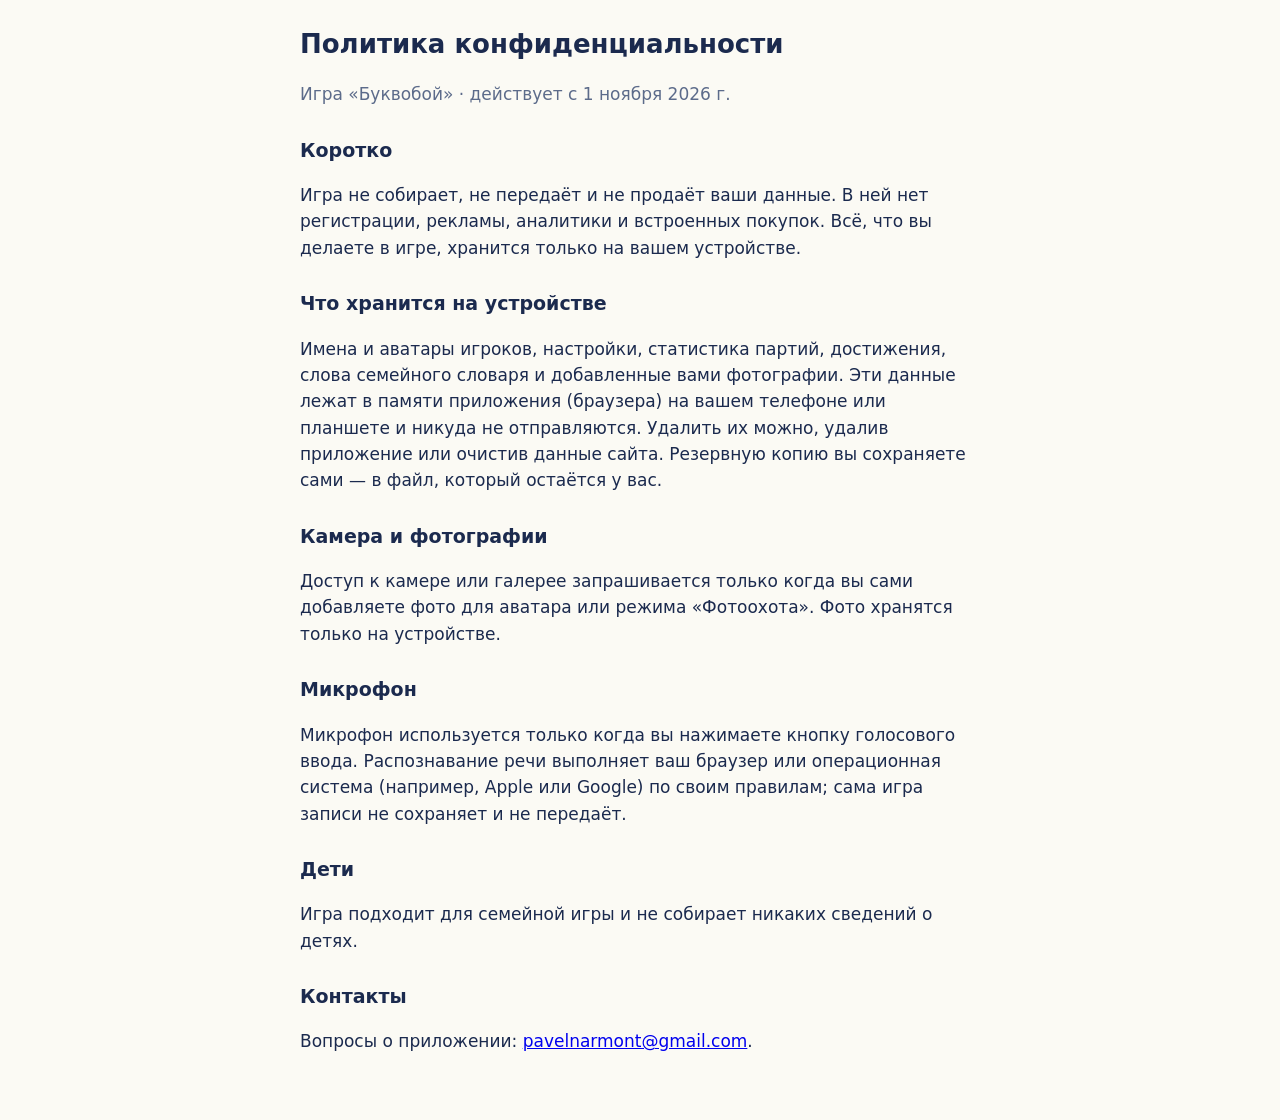
==== privacy.html @ 39c9c684 "Сайт игры: сборка из Bukvoboi@5e9e28f" ====
<!doctype html>
<html lang="ru">
<head>
<meta charset="utf-8">
<meta name="viewport" content="width=device-width, initial-scale=1">
<title>Буквобой — политика конфиденциальности</title>
<style>
  body { font: 17px/1.55 system-ui, -apple-system, 'Segoe UI', Roboto, sans-serif; color: #1b2a4e; background: #fbfaf4; margin: 0; padding: 24px 16px 48px; }
  main { max-width: 680px; margin: 0 auto; }
  h1 { font-size: 26px; margin: 0 0 4px; } h2 { font-size: 19px; margin-top: 28px; }
  .muted { color: #5c6b8a; }
</style>
</head>
<body>
<main>
<h1>Политика конфиденциальности</h1>
<p class="muted">Игра «Буквобой» · действует с 1 ноября 2026 г.</p>

<h2>Коротко</h2>
<p>Игра не собирает, не передаёт и не продаёт ваши данные. В ней нет регистрации, рекламы, аналитики и встроенных покупок. Всё, что вы делаете в игре, хранится только на вашем устройстве.</p>

<h2>Что хранится на устройстве</h2>
<p>Имена и аватары игроков, настройки, статистика партий, достижения, слова семейного словаря и добавленные вами фотографии. Эти данные лежат в памяти приложения (браузера) на вашем телефоне или планшете и никуда не отправляются. Удалить их можно, удалив приложение или очистив данные сайта. Резервную копию вы сохраняете сами — в файл, который остаётся у вас.</p>

<h2>Камера и фотографии</h2>
<p>Доступ к камере или галерее запрашивается только когда вы сами добавляете фото для аватара или режима «Фотоохота». Фото хранятся только на устройстве.</p>

<h2>Микрофон</h2>
<p>Микрофон используется только когда вы нажимаете кнопку голосового ввода. Распознавание речи выполняет ваш браузер или операционная система (например, Apple или Google) по своим правилам; сама игра записи не сохраняет и не передаёт.</p>

<h2>Дети</h2>
<p>Игра подходит для семейной игры и не собирает никаких сведений о детях.</p>

<h2>Контакты</h2>
<p>Вопросы о приложении: <a href="mailto:pavelnarmont@gmail.com">pavelnarmont@gmail.com</a>.</p>
</main>
</body>
</html>
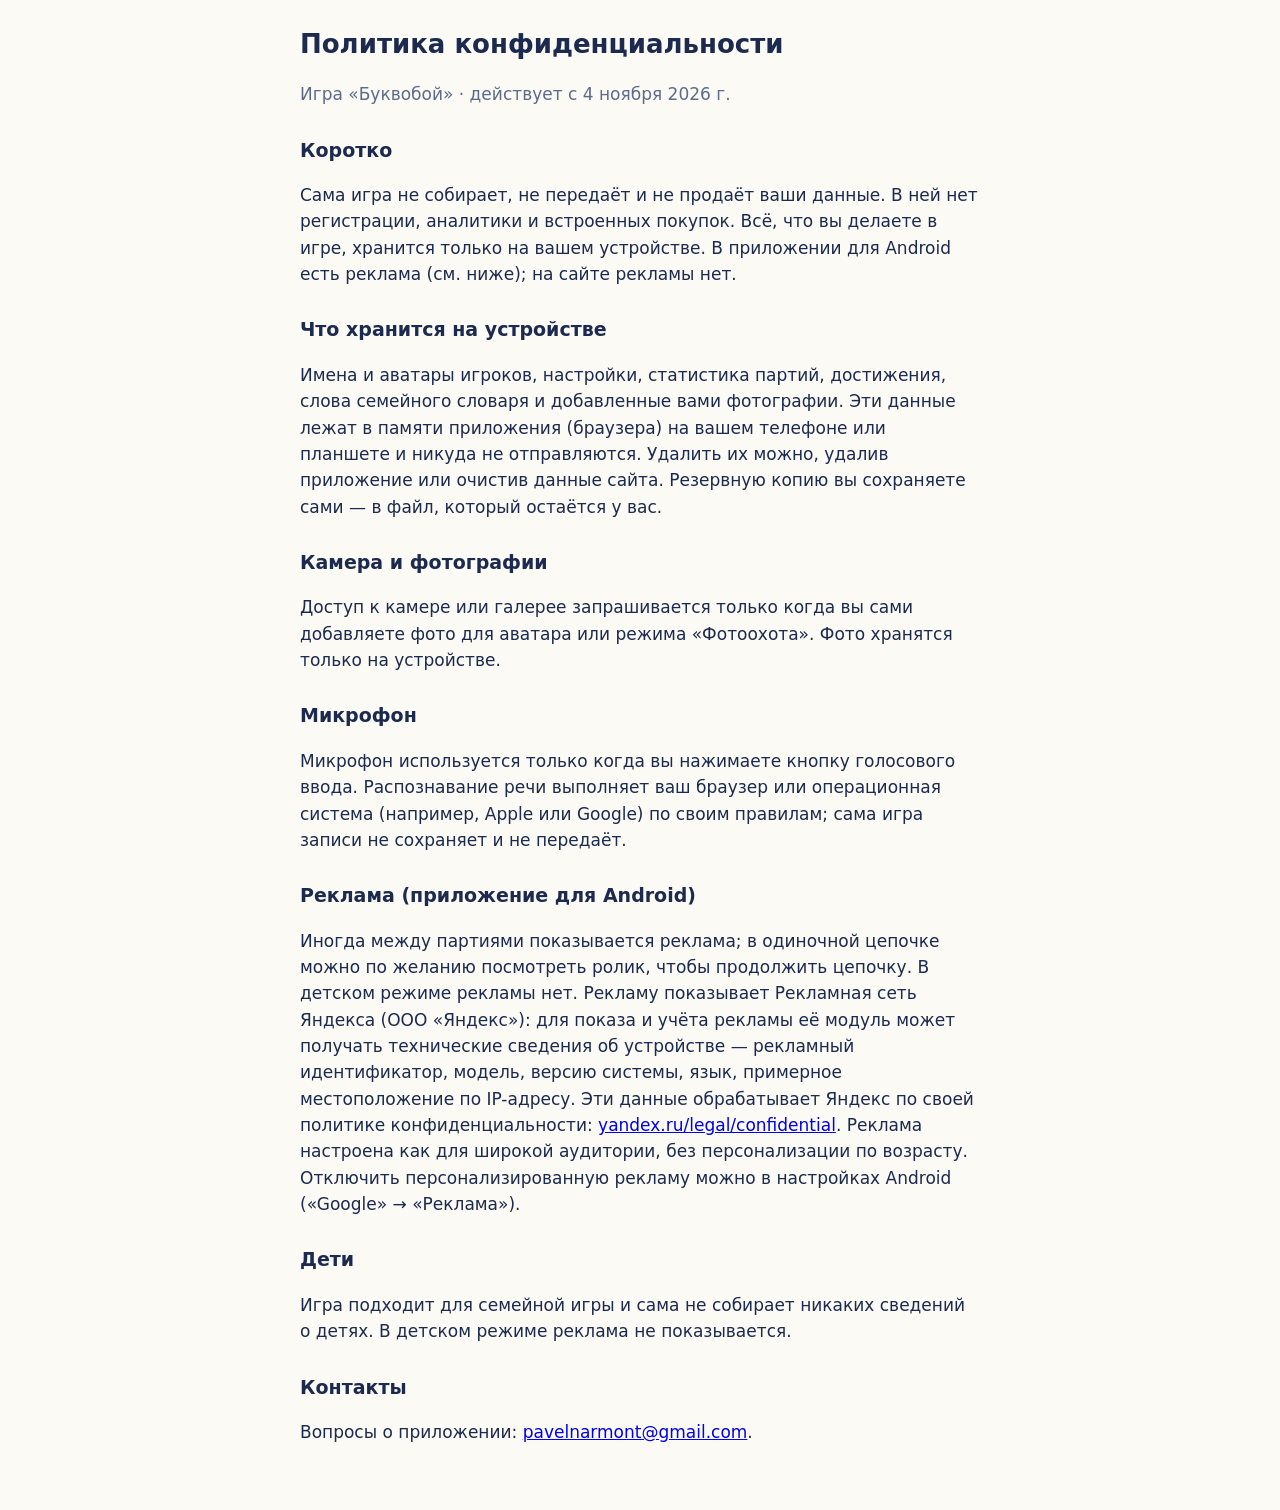
==== commit 9e028ef4: "Сайт игры: сборка из Bukvoboi@900af68" ====
--- a/privacy.html
+++ b/privacy.html
@@ -14,10 +14,10 @@
 <body>
 <main>
 <h1>Политика конфиденциальности</h1>
-<p class="muted">Игра «Буквобой» · действует с 1 ноября 2026 г.</p>
+<p class="muted">Игра «Буквобой» · действует с 4 ноября 2026 г.</p>
 
 <h2>Коротко</h2>
-<p>Игра не собирает, не передаёт и не продаёт ваши данные. В ней нет регистрации, рекламы, аналитики и встроенных покупок. Всё, что вы делаете в игре, хранится только на вашем устройстве.</p>
+<p>Сама игра не собирает, не передаёт и не продаёт ваши данные. В ней нет регистрации, аналитики и встроенных покупок. Всё, что вы делаете в игре, хранится только на вашем устройстве. В приложении для Android есть реклама (см. ниже); на сайте рекламы нет.</p>
 
 <h2>Что хранится на устройстве</h2>
 <p>Имена и аватары игроков, настройки, статистика партий, достижения, слова семейного словаря и добавленные вами фотографии. Эти данные лежат в памяти приложения (браузера) на вашем телефоне или планшете и никуда не отправляются. Удалить их можно, удалив приложение или очистив данные сайта. Резервную копию вы сохраняете сами — в файл, который остаётся у вас.</p>
@@ -28,8 +28,11 @@
 <h2>Микрофон</h2>
 <p>Микрофон используется только когда вы нажимаете кнопку голосового ввода. Распознавание речи выполняет ваш браузер или операционная система (например, Apple или Google) по своим правилам; сама игра записи не сохраняет и не передаёт.</p>
 
+<h2>Реклама (приложение для Android)</h2>
+<p>Иногда между партиями показывается реклама; в одиночной цепочке можно по желанию посмотреть ролик, чтобы продолжить цепочку. В детском режиме рекламы нет. Рекламу показывает Рекламная сеть Яндекса (ООО «Яндекс»): для показа и учёта рекламы её модуль может получать технические сведения об устройстве — рекламный идентификатор, модель, версию системы, язык, примерное местоположение по IP-адресу. Эти данные обрабатывает Яндекс по своей политике конфиденциальности: <a href="https://yandex.ru/legal/confidential/">yandex.ru/legal/confidential</a>. Реклама настроена как для широкой аудитории, без персонализации по возрасту. Отключить персонализированную рекламу можно в настройках Android («Google» → «Реклама»).</p>
+
 <h2>Дети</h2>
-<p>Игра подходит для семейной игры и не собирает никаких сведений о детях.</p>
+<p>Игра подходит для семейной игры и сама не собирает никаких сведений о детях. В детском режиме реклама не показывается.</p>
 
 <h2>Контакты</h2>
 <p>Вопросы о приложении: <a href="mailto:pavelnarmont@gmail.com">pavelnarmont@gmail.com</a>.</p>
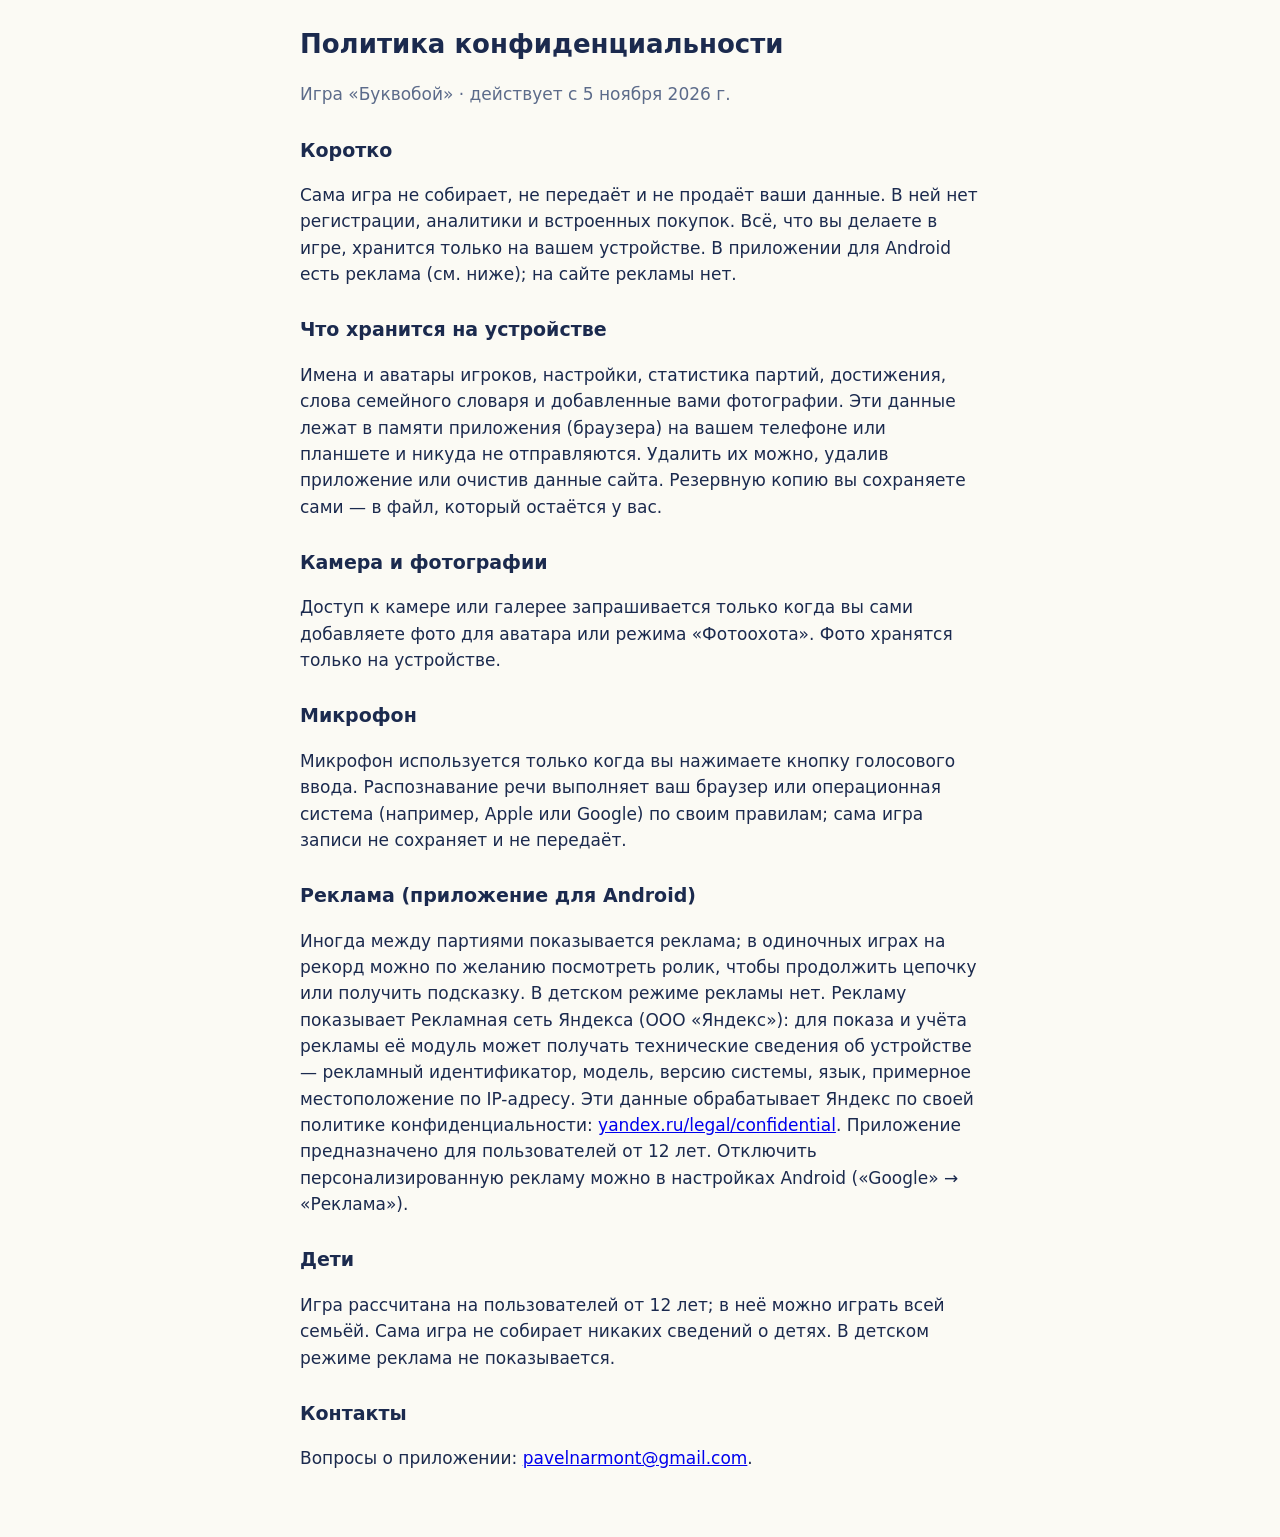
==== commit 6d32a1e6: "Сайт игры: сборка из Bukvoboi@ea47982" ====
--- a/privacy.html
+++ b/privacy.html
@@ -14,7 +14,7 @@
 <body>
 <main>
 <h1>Политика конфиденциальности</h1>
-<p class="muted">Игра «Буквобой» · действует с 4 ноября 2026 г.</p>
+<p class="muted">Игра «Буквобой» · действует с 5 ноября 2026 г.</p>
 
 <h2>Коротко</h2>
 <p>Сама игра не собирает, не передаёт и не продаёт ваши данные. В ней нет регистрации, аналитики и встроенных покупок. Всё, что вы делаете в игре, хранится только на вашем устройстве. В приложении для Android есть реклама (см. ниже); на сайте рекламы нет.</p>
@@ -29,10 +29,10 @@
 <p>Микрофон используется только когда вы нажимаете кнопку голосового ввода. Распознавание речи выполняет ваш браузер или операционная система (например, Apple или Google) по своим правилам; сама игра записи не сохраняет и не передаёт.</p>
 
 <h2>Реклама (приложение для Android)</h2>
-<p>Иногда между партиями показывается реклама; в одиночной цепочке можно по желанию посмотреть ролик, чтобы продолжить цепочку. В детском режиме рекламы нет. Рекламу показывает Рекламная сеть Яндекса (ООО «Яндекс»): для показа и учёта рекламы её модуль может получать технические сведения об устройстве — рекламный идентификатор, модель, версию системы, язык, примерное местоположение по IP-адресу. Эти данные обрабатывает Яндекс по своей политике конфиденциальности: <a href="https://yandex.ru/legal/confidential/">yandex.ru/legal/confidential</a>. Реклама настроена как для широкой аудитории, без персонализации по возрасту. Отключить персонализированную рекламу можно в настройках Android («Google» → «Реклама»).</p>
+<p>Иногда между партиями показывается реклама; в одиночных играх на рекорд можно по желанию посмотреть ролик, чтобы продолжить цепочку или получить подсказку. В детском режиме рекламы нет. Рекламу показывает Рекламная сеть Яндекса (ООО «Яндекс»): для показа и учёта рекламы её модуль может получать технические сведения об устройстве — рекламный идентификатор, модель, версию системы, язык, примерное местоположение по IP-адресу. Эти данные обрабатывает Яндекс по своей политике конфиденциальности: <a href="https://yandex.ru/legal/confidential/">yandex.ru/legal/confidential</a>. Приложение предназначено для пользователей от 12 лет. Отключить персонализированную рекламу можно в настройках Android («Google» → «Реклама»).</p>
 
 <h2>Дети</h2>
-<p>Игра подходит для семейной игры и сама не собирает никаких сведений о детях. В детском режиме реклама не показывается.</p>
+<p>Игра рассчитана на пользователей от 12 лет; в неё можно играть всей семьёй. Сама игра не собирает никаких сведений о детях. В детском режиме реклама не показывается.</p>
 
 <h2>Контакты</h2>
 <p>Вопросы о приложении: <a href="mailto:pavelnarmont@gmail.com">pavelnarmont@gmail.com</a>.</p>
